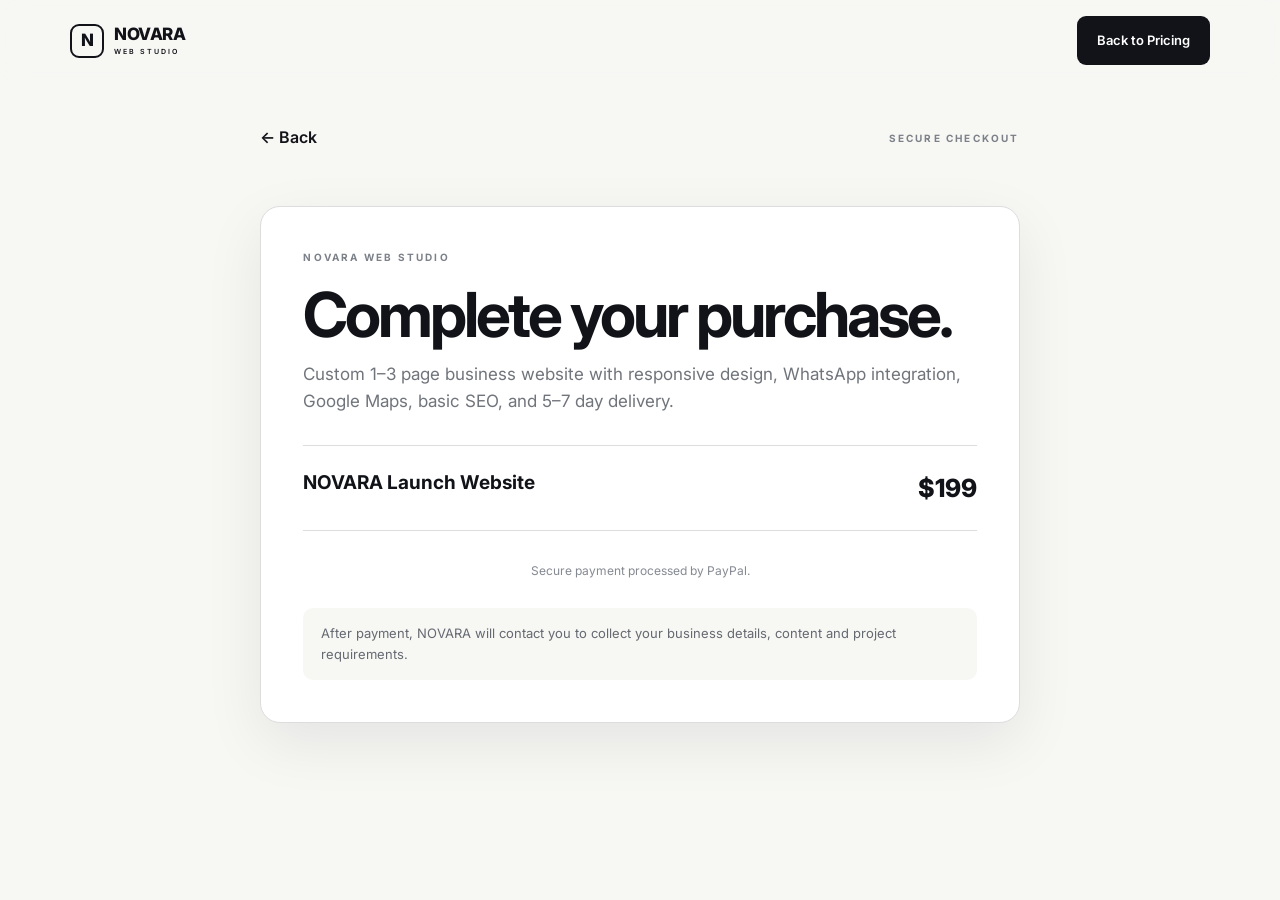
==== checkout.html @ fb478ea6 "Add files via upload" ====
<!DOCTYPE html>
<html lang="en">
<head>
  <meta charset="UTF-8">
  <meta name="viewport" content="width=device-width, initial-scale=1.0">
  <meta name="description" content="NOVARA Web Studio checkout">
  <title>NOVARA — Secure Checkout</title>
  <link rel="preconnect" href="https://fonts.googleapis.com">
  <link rel="preconnect" href="https://fonts.gstatic.com" crossorigin>
  <link href="https://fonts.googleapis.com/css2?family=Inter:wght@400;500;600;700;800&display=swap" rel="stylesheet">
  <link rel="stylesheet" href="style.css">
  <script src="https://www.paypal.com/sdk/js?client-id=BAA62JJB-TMmwJYik4CTrDqbHks2jJHe22nLNZELoG4gfZHO4vh_ELotZ0zUDituui_I&components=hosted-buttons&currency=USD"></script>
  <style>
    body{min-height:100vh}
    .checkout-page{max-width:900px;margin:0 auto;padding:125px 5.5% 80px}
    .checkout-top{display:flex;align-items:center;justify-content:space-between;margin-bottom:55px}
    .checkout-top a{color:#111318;text-decoration:none;font-weight:600}
    .checkout-card{background:#fff;border:1px solid #ddd;border-radius:20px;padding:42px;box-shadow:0 20px 60px rgba(17,19,24,.08)}
    .checkout-card h1{font-size:clamp(38px,6vw,62px);line-height:1.02;letter-spacing:-3px;margin-bottom:15px}
    .checkout-card .muted{color:#70747b;font-size:17px;margin-bottom:30px}
    .order-box{border-top:1px solid #ddd;border-bottom:1px solid #ddd;padding:22px 0;margin:25px 0 30px;display:flex;justify-content:space-between;gap:20px}
    .order-box strong{font-size:19px}
    .order-box span{font-size:25px;font-weight:800}
    #paypal-container-2ZETTC8SH28RS{max-width:520px;margin:0 auto}
    .secure{font-size:12px;color:#858991;text-align:center;margin-top:18px}
    .notice{margin-top:28px;padding:15px 18px;background:#f7f7f4;border-radius:10px;color:#656971;font-size:13px}
    @media(max-width:700px){.checkout-page{padding-top:105px}.checkout-card{padding:25px 20px}.checkout-top{margin-bottom:35px}.order-box{align-items:center}.order-box span{font-size:22px}}
  </style>
</head>
<body>
<header class="header">
  <a class="logo" href="index.html" aria-label="NOVARA home"><span>N</span><div>NOVARA<small>WEB STUDIO</small></div></a>
  <a class="btn btn-dark" href="index.html#pricing">Back to Pricing</a>
</header>

<main class="checkout-page">
  <div class="checkout-top">
    <a href="index.html#pricing">← Back</a>
    <span class="eyebrow" style="margin:0">SECURE CHECKOUT</span>
  </div>

  <section class="checkout-card">
    <p class="eyebrow">NOVARA WEB STUDIO</p>
    <h1 id="checkout-title">Complete your purchase.</h1>
    <p class="muted" id="checkout-description">You're one step away from starting your new website.</p>

    <div class="order-box">
      <strong id="plan-name">NOVARA Launch Website</strong>
      <span id="plan-price">$199</span>
    </div>

    <div id="paypal-container-2ZETTC8SH28RS"></div>
    <p class="secure">Secure payment processed by PayPal.</p>

    <div class="notice">
      After payment, NOVARA will contact you to collect your business details, content and project requirements.
    </div>
  </section>
</main>

<script>
  const params = new URLSearchParams(window.location.search);
  const plan = params.get('plan') || 'launch';

  const plans = {
    launch: {
      name: 'NOVARA Launch Website',
      price: '$199',
      description: "Custom 1–3 page business website with responsive design, WhatsApp integration, Google Maps, basic SEO, and 5–7 day delivery."
    }
  };

  const selected = plans[plan] || plans.launch;
  document.getElementById('plan-name').textContent = selected.name;
  document.getElementById('plan-price').textContent = selected.price;
  document.getElementById('checkout-description').textContent = selected.description;

  if (window.paypal) {
    paypal.HostedButtons({
      hostedButtonId: "2ZETTC8SH28RS"
    }).render("#paypal-container-2ZETTC8SH28RS");
  }
</script>
</body>
</html>
---- style.css ----
*{box-sizing:border-box;margin:0;padding:0}html{scroll-behavior:smooth}body{font-family:Inter,Arial,sans-serif;background:#f7f7f4;color:#111318;line-height:1.6}.header{height:82px;display:flex;align-items:center;justify-content:space-between;padding:0 5.5%;position:fixed;top:0;left:0;right:0;z-index:20;background:rgba(247,247,244,.9);backdrop-filter:blur(14px);border-bottom:1px solid transparent;transition:.25s}.header.scrolled{border-color:#ddd}.logo{display:flex;align-items:center;gap:10px;color:#111318;text-decoration:none;font-weight:800;letter-spacing:-.5px}.logo>span{width:34px;height:34px;border:2px solid #111318;border-radius:9px;display:grid;place-items:center;font-size:17px}.logo div{font-size:17px;line-height:1}.logo small{display:block;font-size:7px;letter-spacing:2px;margin-top:5px;font-weight:600}.nav{display:flex;gap:30px}.nav a,.text-link{color:#111318;text-decoration:none;font-size:13px;font-weight:500}.btn{display:inline-flex;align-items:center;justify-content:center;gap:12px;padding:13px 19px;border-radius:9px;text-decoration:none;font-size:13px;font-weight:600;border:1px solid transparent;transition:.2s}.btn b{font-size:17px}.btn-dark{background:#111318;color:#fff}.btn-blue{background:#4169ff;color:#fff}.btn-white{background:#fff;color:#111318}.btn-outline{border-color:#cfd0cc;color:#111318;background:transparent}.btn:hover{transform:translateY(-2px)}.menu-btn{display:none;background:none;border:0;font-size:25px}.hero{min-height:820px;padding:150px 5.5% 90px;display:grid;grid-template-columns:1fr 1fr;gap:7%;align-items:center;max-width:1500px;margin:auto}.eyebrow{font-size:10px;letter-spacing:2.2px;font-weight:700;color:#7c8088;margin-bottom:18px}.hero h1{font-size:clamp(48px,6vw,82px);line-height:1.02;letter-spacing:-4px;max-width:760px}.hero h1 em{font-style:normal;color:#4169ff}.lead{font-size:17px;color:#656971;max-width:590px;margin:26px 0 31px}.actions{display:flex;gap:25px;align-items:center}.hero-visual{position:relative}.browser{background:#111318;border-radius:18px;padding:10px;box-shadow:0 30px 70px rgba(17,19,24,.16);transform:rotate(1.5deg)}.browser-bar{height:34px;display:flex;align-items:center;gap:6px;color:#8e939d;font-size:9px;padding:0 9px}.browser-bar i{width:7px;height:7px;border-radius:50%;background:#777}.browser-bar span{margin-left:10px}.mock-site{background:#f4f4ef;min-height:400px;border-radius:10px;padding:25px}.mock-nav{display:flex;justify-content:space-between;font-size:10px}.mock-title{font-size:46px;line-height:1.03;letter-spacing:-2px;margin-top:100px}.mock-title b{color:#4169ff}.mock-line{height:1px;background:#ddd;margin-top:50px}.mock-cards{display:flex;gap:8px;margin-top:15px}.mock-cards div{height:50px;flex:1;background:#ddd;border-radius:5px}.float-card{position:absolute;bottom:-28px;left:-25px;background:#fff;border:1px solid #e0e0db;border-radius:12px;padding:15px 17px;box-shadow:0 15px 35px rgba(0,0,0,.08)}.float-card strong,.float-card span{display:block}.float-card strong{font-size:12px}.float-card span{font-size:9px;color:#7b7f86;margin-top:3px}.trust{border-top:1px solid #ddd;border-bottom:1px solid #ddd;padding:24px 5.5%;display:flex;justify-content:space-between;gap:20px;flex-wrap:wrap;color:#92959b;font-size:10px;letter-spacing:1.5px;font-weight:600}.section{max-width:1280px;margin:auto;padding:125px 5.5%}.section-head{display:flex;justify-content:space-between;gap:60px;margin-bottom:58px}.section-head h2{font-size:clamp(40px,5vw,64px);line-height:1.05;letter-spacing:-3px}.section-head>p{max-width:350px;color:#70747b;align-self:end}.work-grid{display:grid;grid-template-columns:1.3fr 1fr;gap:24px}.project{color:#111318;text-decoration:none}.project-large{grid-row:span 2}.project-art{border-radius:15px;min-height:340px;display:grid;place-items:center;overflow:hidden}.project-large .project-art{min-height:610px}.art-5a{background:linear-gradient(145deg,#c8d7df,#edf0ec)}.art-samy{background:linear-gradient(145deg,#ded4ce,#f5f0ea)}.art-car{background:linear-gradient(145deg,#24272b,#62676c)}.art-window{width:70%;height:65%;background:#f7f7f4;border-radius:10px;padding:35px;box-shadow:0 20px 50px #0002;display:flex;flex-direction:column;justify-content:center}.art-window span{font-size:70px;font-weight:800;letter-spacing:-6px}.art-window small,.art-window b{font-size:9px;letter-spacing:2px}.salon-card,.car-card{font-size:38px;text-align:center;font-weight:700;letter-spacing:-2px}.salon-card small,.car-card small{display:block;font-size:9px;letter-spacing:2px}.project-info{display:flex;justify-content:space-between;padding:17px 3px 25px}.project-info h3{font-size:16px}.project-info p{font-size:11px;color:#858991;margin-top:3px}.project-info>b{font-size:22px}.center{text-align:center;margin-top:25px}.dark-section{background:#111318;color:#fff;padding:120px 5.5%}.dark-section .section-head{max-width:1280px;margin:0 auto 55px}.light .eyebrow{color:#888e99}.dark-section h2{max-width:800px}.service-grid{max-width:1280px;margin:auto;display:grid;grid-template-columns:repeat(3,1fr);border-top:1px solid #30343a}.service-grid article{padding:32px 28px 38px 0;border-bottom:1px solid #30343a}.service-grid article:nth-child(3n+2),.service-grid article:nth-child(3n+3){padding-left:28px;border-left:1px solid #30343a}.service-grid span,.service-grid a{color:#8d939d;font-size:10px}.service-grid h3{font-size:25px;margin:45px 0 10px}.service-grid p{color:#a4a8af;font-size:13px;max-width:330px;min-height:64px}.service-grid a{text-decoration:none;display:inline-block;margin-top:20px}.statement{max-width:1280px;margin:auto;padding:125px 5.5%;display:grid;grid-template-columns:1.2fr .8fr;gap:10%;align-items:center}.statement-big{font-size:clamp(42px,5vw,70px);letter-spacing:-3px;line-height:1.04}.statement-big span{color:#4169ff}.statement-side p{color:#70747b;font-size:16px;margin-bottom:28px}.statement-side ul{list-style:none}.statement-side li{padding:12px 0;border-top:1px solid #ddd;font-size:13px}.statement-side li:before{content:"✓";margin-right:12px;color:#4169ff;font-weight:bold}.process{display:grid;grid-template-columns:repeat(5,1fr);border-top:1px solid #d9dad6}.process>div{padding:28px 22px 10px 0;border-right:1px solid #d9dad6}.process>div+div{padding-left:22px}.process b{color:#4169ff;font-size:11px}.process h3{font-size:19px;margin:48px 0 8px}.process p{color:#777b82;font-size:12px}.price-grid{display:grid;grid-template-columns:repeat(3,1fr);gap:18px}.price{border:1px solid #d8d9d4;border-radius:14px;padding:34px;position:relative}.price.featured{border:2px solid #4169ff;box-shadow:0 15px 45px #4169ff18}.price label{position:absolute;top:-12px;right:20px;background:#4169ff;color:#fff;font-size:9px;padding:5px 10px;border-radius:30px;letter-spacing:1px}.price>p{font-size:10px;letter-spacing:2px;font-weight:700;color:#70747b}.price h3{font-size:46px;letter-spacing:-2px;margin:16px 0 4px}.price>span{font-size:12px;color:#777b82}.price ul{list-style:none;margin:27px 0 30px}.price li{font-size:12px;padding:8px 0;border-top:1px solid #e4e4df}.price li:before{content:"✓";color:#4169ff;margin-right:10px}.price .btn{width:100%}.custom{text-align:center;color:#777b82;font-size:12px;margin-top:28px}.custom a{color:#111318;font-weight:600}.about{display:grid;grid-template-columns:.75fr 1.25fr;gap:10%;align-items:start}.about-grid{display:grid;grid-template-columns:1fr 1fr;gap:0 35px}.about-grid article{border-top:1px solid #d9dad6;padding:25px 0 35px}.about-grid b{font-size:10px;color:#4169ff}.about-grid h3{font-size:17px;margin:22px 0 7px}.about-grid p{font-size:12px;color:#777b82}.faq-list{max-width:850px;margin-left:auto}.faq details{border-top:1px solid #d8d9d4;padding:24px 0}.faq summary{cursor:pointer;list-style:none;font-size:16px;font-weight:600;display:flex;justify-content:space-between}.faq summary::-webkit-details-marker{display:none}.faq summary b{font-size:20px;font-weight:400}.faq details p{color:#777b82;font-size:13px;max-width:700px;padding-top:14px}.cta{background:#4169ff;color:#fff;text-align:center;padding:120px 5.5%}.cta .eyebrow{color:#d8e0ff}.cta h2{font-size:clamp(43px,6vw,75px);letter-spacing:-4px;line-height:1.03}.cta>p:not(.eyebrow){max-width:500px;margin:24px auto 30px;color:#e1e7ff}.cta small{display:block;margin-top:16px;color:#d7dfff;font-size:9px}footer{background:#111318;color:#fff;padding:70px 5.5% 35px;display:grid;grid-template-columns:2fr 1fr 1fr 1fr;gap:45px;position:relative}.light-logo{color:#fff}.light-logo>span{border-color:#fff}.footer-brand>p{color:#858b95;font-size:11px;margin-top:22px;max-width:240px}footer h4{font-size:10px;color:#777d87;letter-spacing:1.5px;margin-bottom:17px}footer>div:not(.copyright) a{display:block;color:#c7cbd0;text-decoration:none;font-size:11px;margin:9px 0}.copyright{grid-column:1/-1;border-top:1px solid #2b2f35;padding-top:22px;color:#686e78;font-size:9px}.mobile-cta{display:none}
@media(max-width:900px){.nav,.nav-cta{display:none}.menu-btn{display:block}.header{height:72px}.hero{grid-template-columns:1fr;padding-top:125px;min-height:auto}.hero h1{letter-spacing:-3px}.hero-visual{margin-top:25px}.trust{justify-content:center}.section,.statement{padding-top:85px;padding-bottom:85px}.section-head{display:block}.section-head>p{margin-top:22px}.work-grid{grid-template-columns:1fr}.project-large{grid-row:auto}.project-large .project-art{min-height:420px}.service-grid{grid-template-columns:1fr}.service-grid article:nth-child(3n+2),.service-grid article:nth-child(3n+3){padding-left:0;border-left:0}.service-grid article{padding-right:0}.statement{grid-template-columns:1fr}.process{grid-template-columns:1fr}.process>div,.process>div+div{padding:25px 0;border-right:0;border-bottom:1px solid #d9dad6}.process h3{margin:20px 0 5px}.price-grid{grid-template-columns:1fr}.about{grid-template-columns:1fr}.about-grid{margin-top:30px}.faq-list{margin-left:0}footer{grid-template-columns:1fr 1fr}.footer-brand{grid-column:1/-1}.mobile-cta{display:block;position:fixed;bottom:12px;left:12px;right:12px;z-index:30}.mobile-cta a{display:block;text-align:center;background:#111318;color:#fff;text-decoration:none;padding:14px;border-radius:10px;font-size:13px;font-weight:700;box-shadow:0 8px 25px #0003}}
@media(max-width:520px){.hero{padding-left:20px;padding-right:20px}.hero h1{font-size:48px}.lead{font-size:15px}.actions{align-items:flex-start;flex-direction:column;gap:18px}.trust{padding:20px;font-size:8px}.section,.statement{padding-left:20px;padding-right:20px}.section-head h2{letter-spacing:-2px}.project-large .project-art{min-height:330px}.art-window{padding:22px}.art-window span{font-size:50px}.price{padding:27px}.cta{padding:90px 20px}.cta h2{letter-spacing:-2.5px}footer{padding-left:20px;padding-right:20px;grid-template-columns:1fr 1fr}.mock-title{font-size:32px;margin-top:60px}.float-card{left:-5px}.browser{transform:none}}
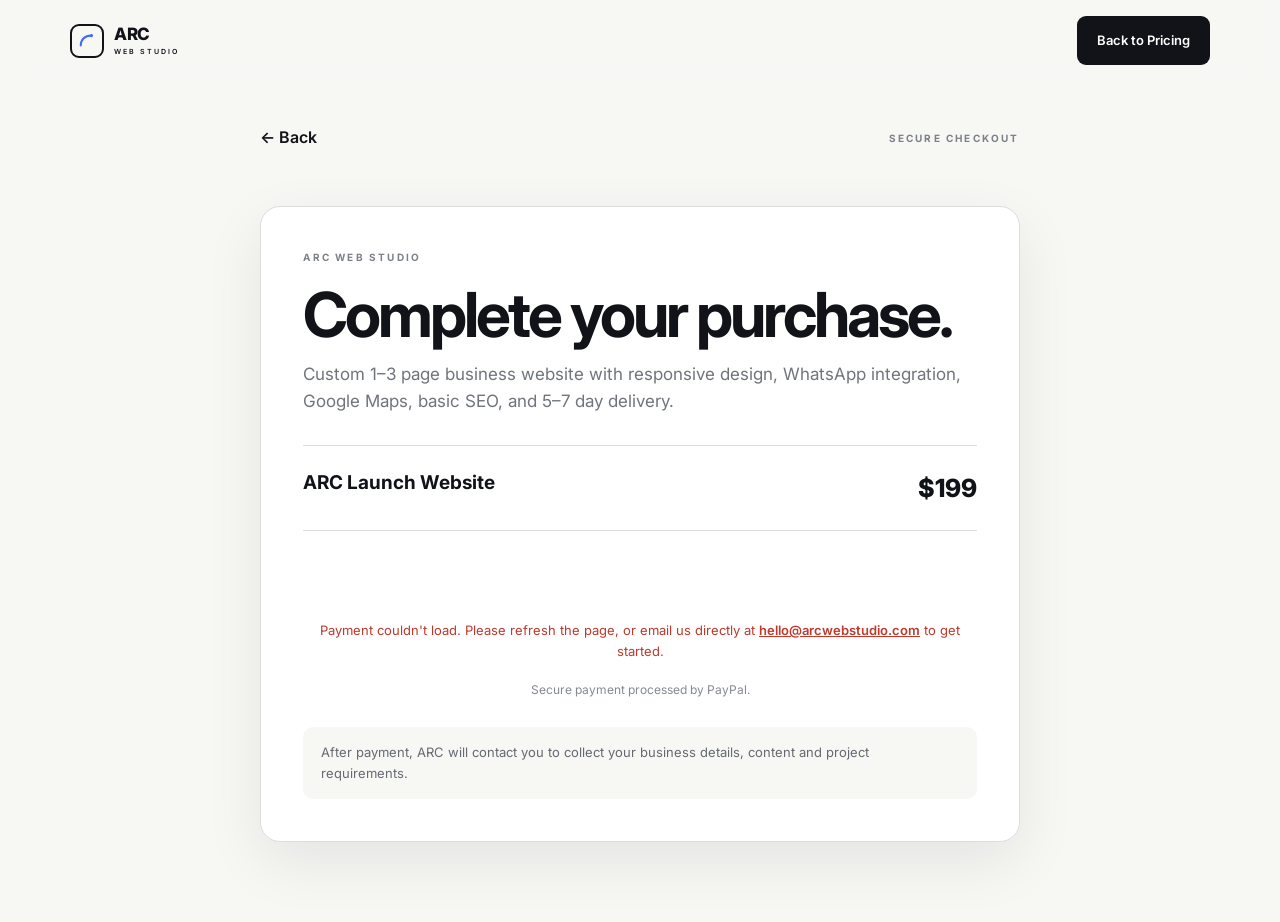
==== commit b0eeef86: "Add files via upload" ====
--- a/checkout.html
+++ b/checkout.html
@@ -3,13 +3,13 @@
 <head>
   <meta charset="UTF-8">
   <meta name="viewport" content="width=device-width, initial-scale=1.0">
-  <meta name="description" content="NOVARA Web Studio checkout">
-  <title>NOVARA — Secure Checkout</title>
+  <meta name="description" content="ARC Web Studio checkout">
+  <title>ARC — Secure Checkout</title>
   <link rel="preconnect" href="https://fonts.googleapis.com">
   <link rel="preconnect" href="https://fonts.gstatic.com" crossorigin>
   <link href="https://fonts.googleapis.com/css2?family=Inter:wght@400;500;600;700;800&display=swap" rel="stylesheet">
   <link rel="stylesheet" href="style.css">
-  <script src="https://www.paypal.com/sdk/js?client-id=BAA62JJB-TMmwJYik4CTrDqbHks2jJHe22nLNZELoG4gfZHO4vh_ELotZ0zUDituui_I&components=hosted-buttons&currency=USD"></script>
+  <script src="https://www.paypal.com/sdk/js?client-id=BAA62JJB-TMmwJYik4CTrDqbHks2jJHe22nLNZELoG4gfZHO4vh_ELotZ0zUDituui_I&currency=USD"></script>
   <style>
     body{min-height:100vh}
     .checkout-page{max-width:900px;margin:0 auto;padding:125px 5.5% 80px}
@@ -21,7 +21,11 @@
     .order-box{border-top:1px solid #ddd;border-bottom:1px solid #ddd;padding:22px 0;margin:25px 0 30px;display:flex;justify-content:space-between;gap:20px}
     .order-box strong{font-size:19px}
     .order-box span{font-size:25px;font-weight:800}
-    #paypal-container-2ZETTC8SH28RS{max-width:520px;margin:0 auto}
+    #paypal-button-container{max-width:520px;margin:0 auto;min-height:45px}
+    .pp-loading{text-align:center;color:#858991;font-size:13px;padding:14px 0}
+    .pp-error{display:none;text-align:center;color:#c0392b;font-size:13px;margin-top:14px}
+    .pp-error a{color:#c0392b;font-weight:600}
+    .pp-success{display:none;text-align:center;background:#f0f7ee;border:1px solid #cfe8c4;color:#2f6b1f;border-radius:10px;padding:18px;font-size:14px;margin:25px 0 30px}
     .secure{font-size:12px;color:#858991;text-align:center;margin-top:18px}
     .notice{margin-top:28px;padding:15px 18px;background:#f7f7f4;border-radius:10px;color:#656971;font-size:13px}
     @media(max-width:700px){.checkout-page{padding-top:105px}.checkout-card{padding:25px 20px}.checkout-top{margin-bottom:35px}.order-box{align-items:center}.order-box span{font-size:22px}}
@@ -29,7 +33,7 @@
 </head>
 <body>
 <header class="header">
-  <a class="logo" href="index.html" aria-label="NOVARA home"><span>N</span><div>NOVARA<small>WEB STUDIO</small></div></a>
+  <a class="logo" href="index.html" aria-label="ARC home"><span><svg width="18" height="18" viewBox="0 0 20 20" fill="none" xmlns="http://www.w3.org/2000/svg" aria-hidden="true"><path d="M3 15C3 9 7 4 15 4" stroke="#4169ff" stroke-width="2.2" stroke-linecap="round"/><circle cx="15" cy="4" r="1.7" fill="#4169ff"/></svg></span><div>ARC<small>WEB STUDIO</small></div></a>
   <a class="btn btn-dark" href="index.html#pricing">Back to Pricing</a>
 </header>
 
@@ -40,20 +44,23 @@
   </div>
 
   <section class="checkout-card">
-    <p class="eyebrow">NOVARA WEB STUDIO</p>
+    <p class="eyebrow">ARC WEB STUDIO</p>
     <h1 id="checkout-title">Complete your purchase.</h1>
     <p class="muted" id="checkout-description">You're one step away from starting your new website.</p>
 
     <div class="order-box">
-      <strong id="plan-name">NOVARA Launch Website</strong>
+      <strong id="plan-name">ARC Launch Website</strong>
       <span id="plan-price">$199</span>
     </div>
 
-    <div id="paypal-container-2ZETTC8SH28RS"></div>
+    <div id="paypal-button-container"></div>
+    <p class="pp-loading" id="pp-loading">Loading secure payment…</p>
+    <p class="pp-error" id="pp-error">Payment couldn't load. Please refresh the page, or email us directly at <a href="mailto:hello@arcwebstudio.com">hello@arcwebstudio.com</a> to get started.</p>
+    <div class="pp-success" id="pp-success"></div>
     <p class="secure">Secure payment processed by PayPal.</p>
 
     <div class="notice">
-      After payment, NOVARA will contact you to collect your business details, content and project requirements.
+      After payment, ARC will contact you to collect your business details, content and project requirements.
     </div>
   </section>
 </main>
@@ -64,9 +71,22 @@
 
   const plans = {
     launch: {
-      name: 'NOVARA Launch Website',
+      name: 'ARC Launch Website',
       price: '$199',
+      amount: '199.00',
       description: "Custom 1–3 page business website with responsive design, WhatsApp integration, Google Maps, basic SEO, and 5–7 day delivery."
+    },
+    growth: {
+      name: 'ARC Growth Website',
+      price: '$399',
+      amount: '399.00',
+      description: "Custom 5–7 page business website with custom UI/UX, WhatsApp integration, contact forms, Google Maps, analytics, speed optimization, and 7–10 day delivery."
+    },
+    premium: {
+      name: 'ARC Premium Website',
+      price: '$799+',
+      amount: '799.00',
+      description: "Premium 8–15 page website with advanced animations, booking system, e-commerce functionality, AI chatbot, advanced SEO and priority support. This reserves your project at the starting price — we'll confirm final scope and any additional cost with you directly."
     }
   };
 
@@ -75,10 +95,44 @@
   document.getElementById('plan-price').textContent = selected.price;
   document.getElementById('checkout-description').textContent = selected.description;
 
+  const loadingEl = document.getElementById('pp-loading');
+  const errorEl = document.getElementById('pp-error');
+  const successEl = document.getElementById('pp-success');
+  const buttonContainer = document.getElementById('paypal-button-container');
+
   if (window.paypal) {
-    paypal.HostedButtons({
-      hostedButtonId: "2ZETTC8SH28RS"
-    }).render("#paypal-container-2ZETTC8SH28RS");
+    loadingEl.style.display = 'none';
+    paypal.Buttons({
+      style: { layout: 'vertical', color: 'blue', shape: 'rect', label: 'paypal' },
+      createOrder: function (data, actions) {
+        return actions.order.create({
+          purchase_units: [{
+            description: selected.name,
+            amount: { value: selected.amount, currency_code: 'USD' }
+          }]
+        });
+      },
+      onApprove: function (data, actions) {
+        return actions.order.capture().then(function (details) {
+          buttonContainer.style.display = 'none';
+          document.querySelector('.secure').style.display = 'none';
+          const firstName = details.payer && details.payer.name && details.payer.name.given_name ? ', ' + details.payer.name.given_name : '';
+          successEl.textContent = '✓ Payment received — thank you' + firstName + '! We\'ll be in touch by email within 24 hours to get started.';
+          successEl.style.display = 'block';
+        });
+      },
+      onError: function (err) {
+        console.error('PayPal error:', err);
+        buttonContainer.style.display = 'none';
+        errorEl.style.display = 'block';
+      }
+    }).render('#paypal-button-container').catch(function (err) {
+      console.error('PayPal render error:', err);
+      errorEl.style.display = 'block';
+    });
+  } else {
+    loadingEl.style.display = 'none';
+    errorEl.style.display = 'block';
   }
 </script>
 </body>
